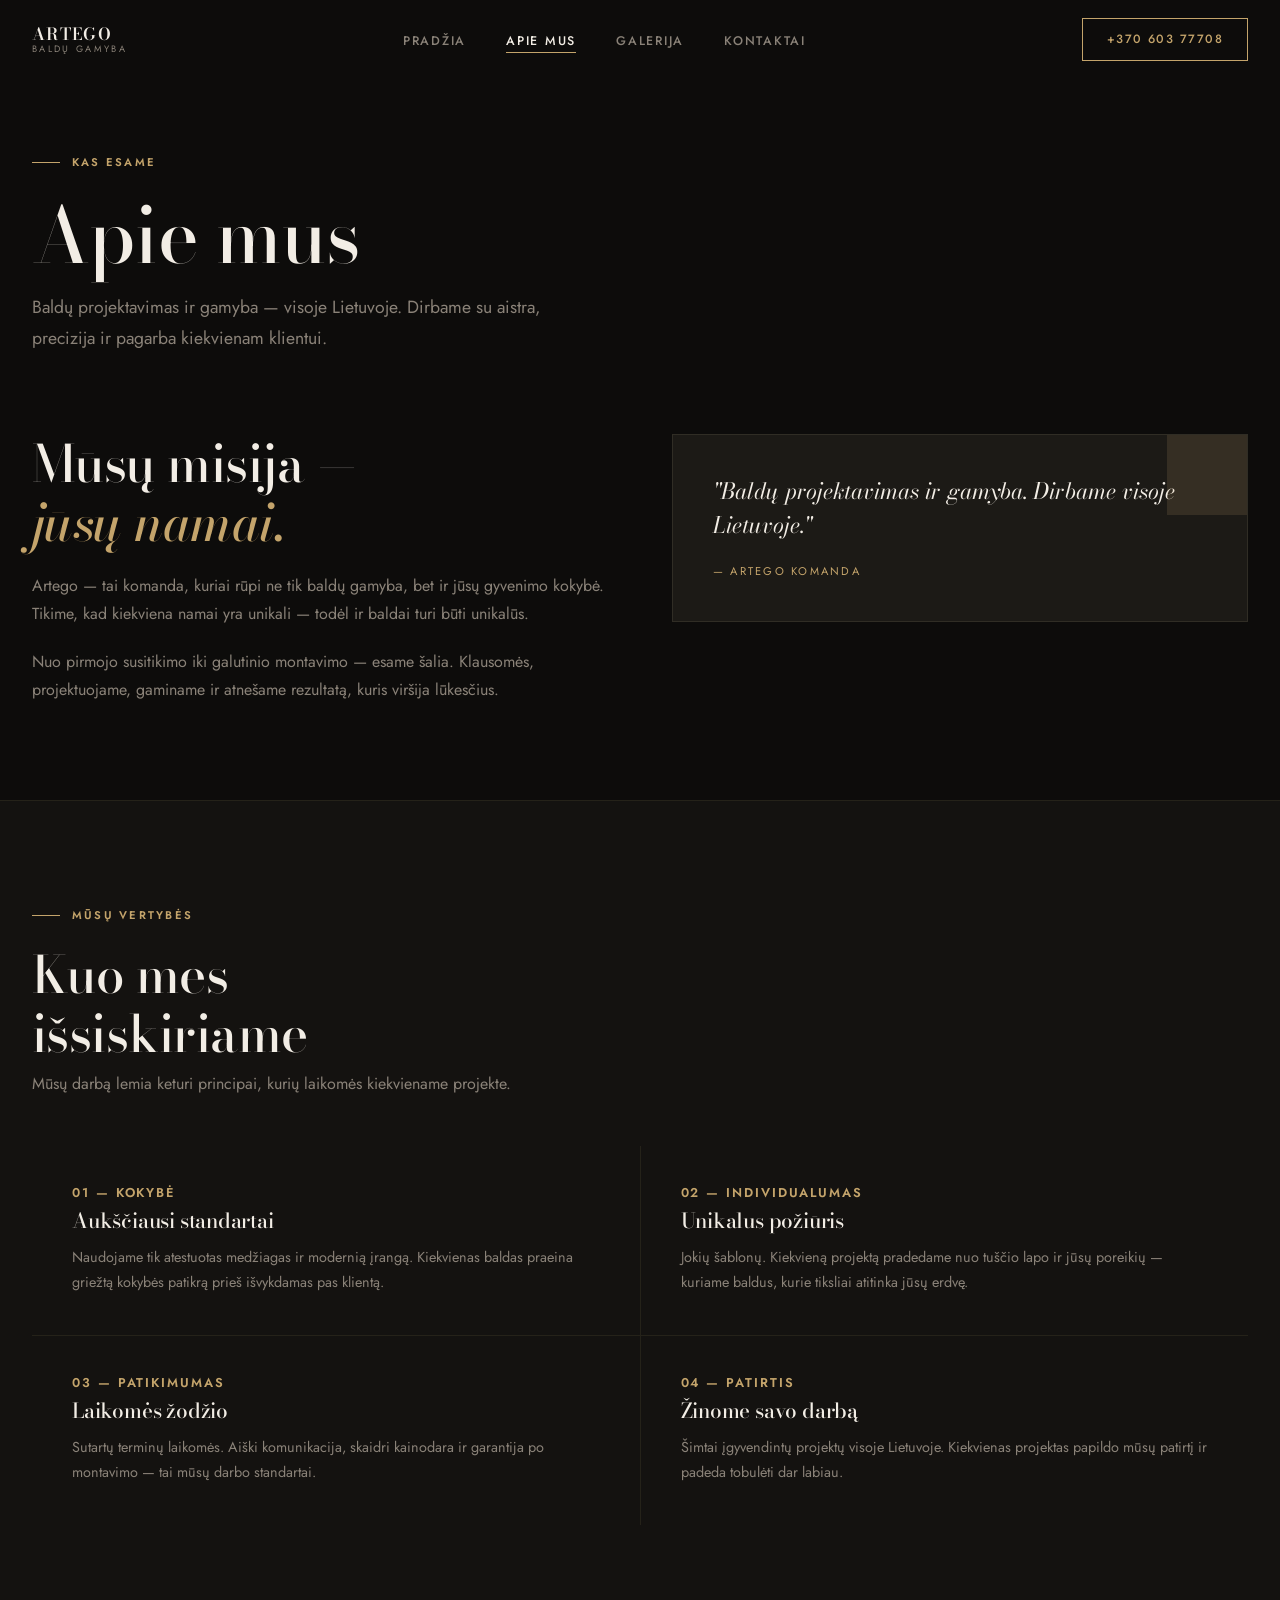
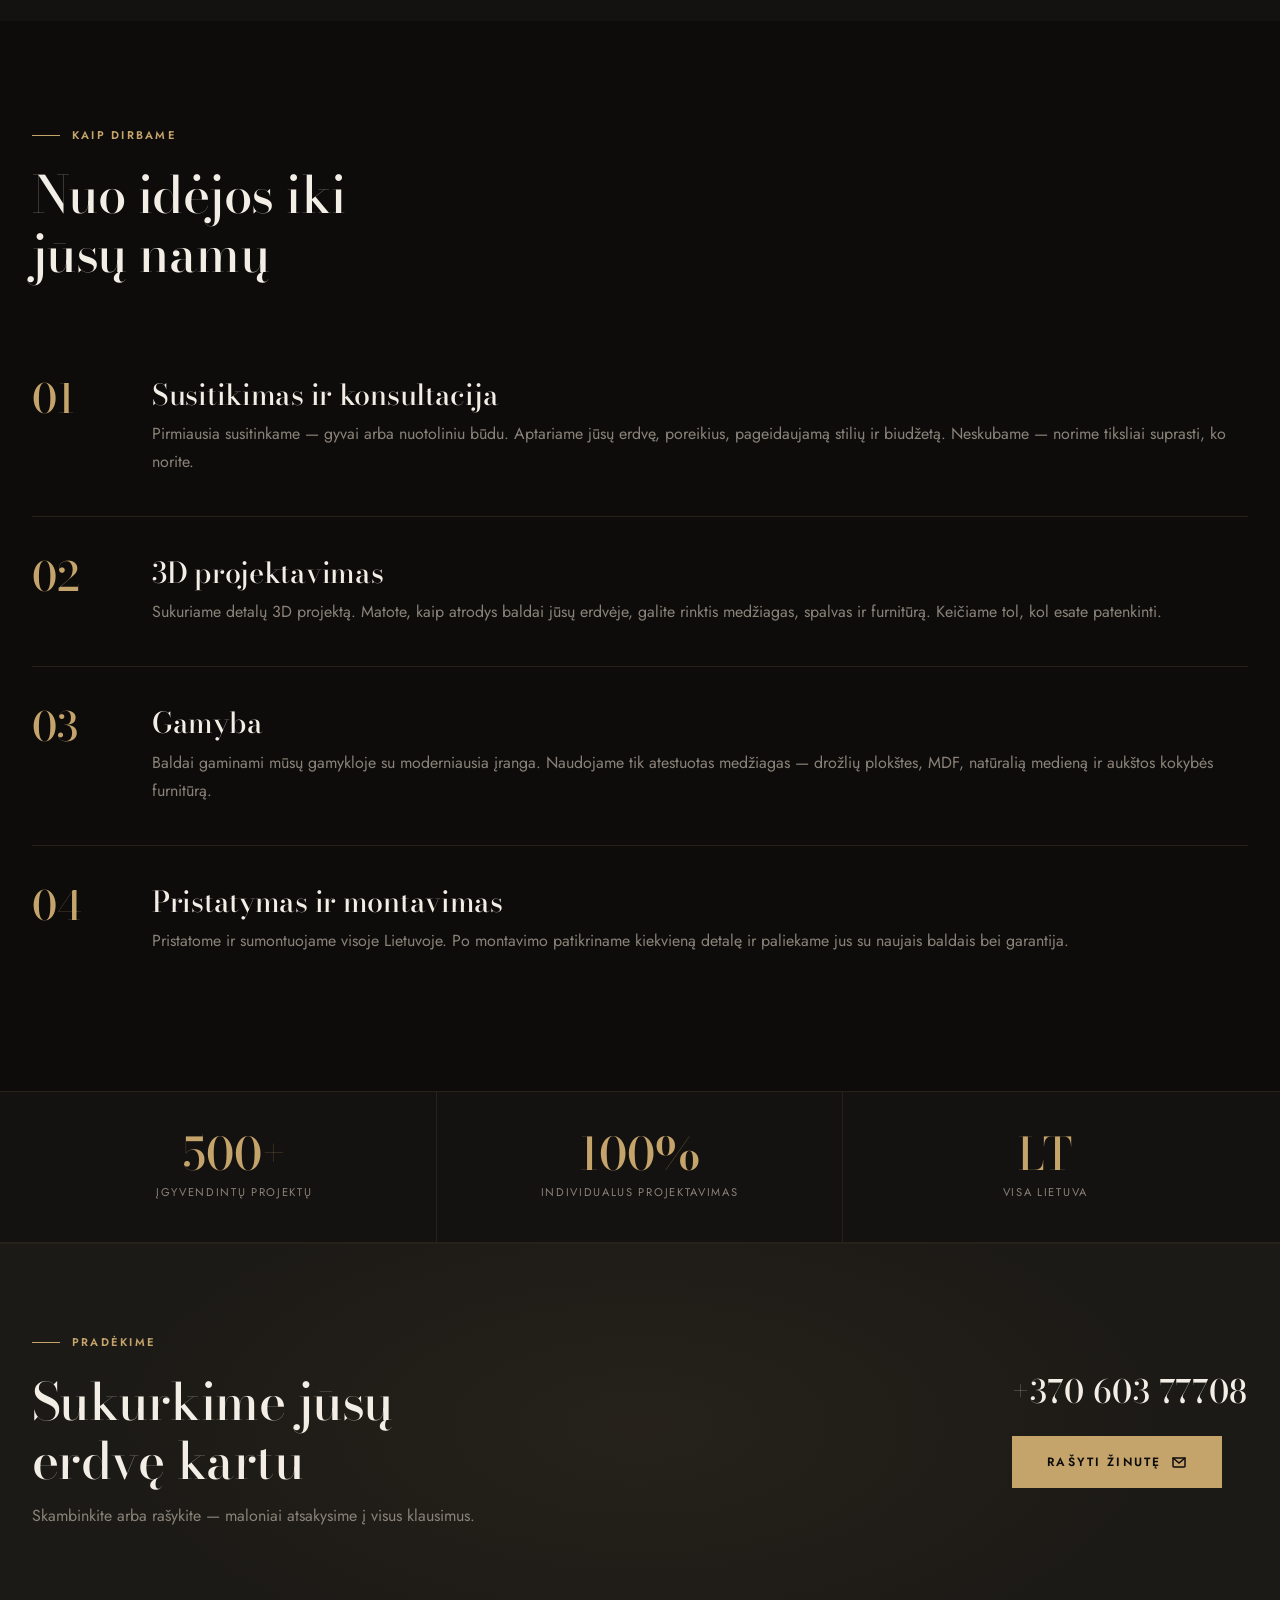
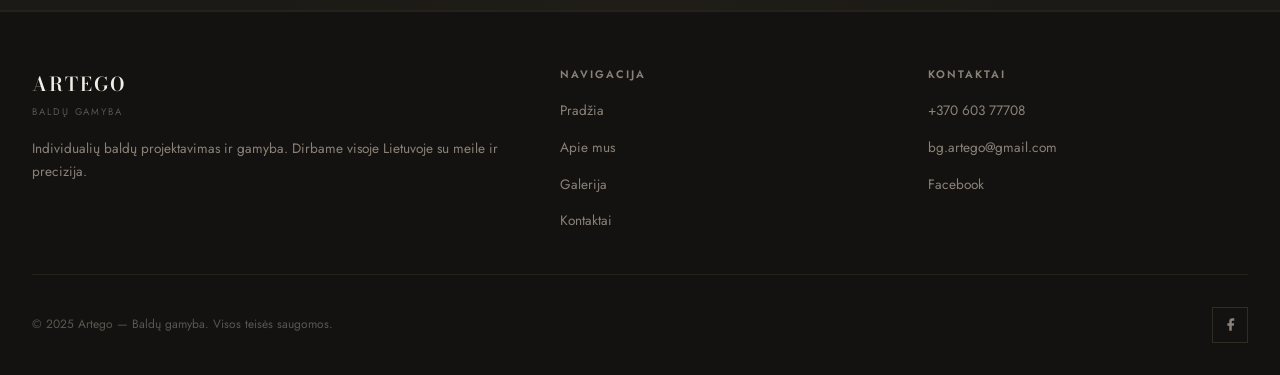
==== apie.html @ 0d599165 "Initial commit: Artego baldų gamyba website 4-page Lithuanian furniture website with real Facebook p" ====
<!DOCTYPE html>
<html lang="lt">
<head>
  <meta charset="UTF-8">
  <meta name="viewport" content="width=device-width, initial-scale=1.0">
  <title>Apie mus — Artego Baldų Gamyba</title>
  <meta name="description" content="Sužinokite daugiau apie Artego — individualių baldų projektavimo ir gamybos įmonę, dirbančią visoje Lietuvoje.">
  <link rel="stylesheet" href="css/style.css">
</head>
<body>

<nav class="nav" id="nav">
  <div class="nav__inner">
    <a href="index.html" class="nav__logo">
      <div class="nav__logo-text">
        <span class="nav__logo-name">Artego</span>
        <span class="nav__logo-sub">Baldų gamyba</span>
      </div>
    </a>
    <ul class="nav__links">
      <li><a href="index.html">Pradžia</a></li>
      <li><a href="apie.html" class="active">Apie mus</a></li>
      <li><a href="galerija.html">Galerija</a></li>
      <li><a href="kontaktai.html">Kontaktai</a></li>
    </ul>
    <a href="tel:+37060377708" class="nav__cta">+370 603 77708</a>
    <button class="nav__burger" aria-label="Meniu">
      <span></span><span></span><span></span>
    </button>
  </div>
</nav>

<div class="nav__mobile">
  <button class="nav__mobile-close" aria-label="Uždaryti" style="position:absolute;top:1.5rem;right:2rem;background:none;border:none;color:var(--text);font-size:2rem;cursor:pointer;">✕</button>
  <a href="index.html">Pradžia</a>
  <a href="apie.html">Apie mus</a>
  <a href="galerija.html">Galerija</a>
  <a href="kontaktai.html">Kontaktai</a>
  <a href="tel:+37060377708" style="color:var(--accent);font-size:1.2rem;font-family:'Jost',sans-serif;margin-top:1rem;">+370 603 77708</a>
</div>

<!-- Page Hero -->
<div class="about-page-hero">
  <div class="container">
    <div class="label">Kas esame</div>
    <h1 data-reveal>Apie mus</h1>
    <p style="max-width:560px;margin-top:0.75rem;font-size:1.1rem;" data-reveal data-reveal-delay="1">Baldų projektavimas ir gamyba — visoje Lietuvoje. Dirbame su aistra, precizija ir pagarba kiekvienam klientui.</p>
  </div>
</div>

<!-- Intro -->
<section class="section" style="padding-top:2rem;">
  <div class="container">
    <div style="display:grid;grid-template-columns:1fr 1fr;gap:4rem;align-items:start;" class="about-intro-grid">
      <div>
        <h2 data-reveal style="margin-bottom:1.25rem;">Mūsų misija —<br><em style="font-style:italic;color:var(--accent)">jūsų namai.</em></h2>
        <p data-reveal data-reveal-delay="1" style="margin-bottom:1.25rem;">Artego — tai komanda, kuriai rūpi ne tik baldų gamyba, bet ir jūsų gyvenimo kokybė. Tikime, kad kiekviena namai yra unikali — todėl ir baldai turi būti unikalūs.</p>
        <p data-reveal data-reveal-delay="2">Nuo pirmojo susitikimo iki galutinio montavimo — esame šalia. Klausomės, projektuojame, gaminame ir atnešame rezultatą, kuris viršija lūkesčius.</p>
      </div>
      <div data-reveal data-reveal-delay="2">
        <div style="background:var(--surface-2);border:1px solid var(--border-light);padding:2.5rem;position:relative;overflow:hidden;">
          <div style="position:absolute;top:0;right:0;width:80px;height:80px;background:var(--accent-glow);"></div>
          <blockquote style="font-family:'Bodoni Moda',serif;font-size:1.4rem;font-weight:400;font-style:italic;line-height:1.5;color:var(--text);margin-bottom:1.25rem;">"Baldų projektavimas ir gamyba. Dirbame visoje Lietuvoje."</blockquote>
          <div style="font-size:0.7rem;letter-spacing:0.2em;text-transform:uppercase;color:var(--accent);">— Artego komanda</div>
        </div>
      </div>
    </div>
  </div>
</section>

<style>
@media (max-width: 768px) {
  .about-intro-grid { grid-template-columns: 1fr !important; gap: 2rem !important; }
}
</style>

<div class="divider"></div>

<!-- Values -->
<section class="section" style="background:var(--surface);">
  <div class="container">
    <div class="label">Mūsų vertybės</div>
    <h2 data-reveal style="max-width:500px;margin-bottom:0.5rem;">Kuo mes<br>išsiskiriame</h2>
    <p data-reveal data-reveal-delay="1" style="max-width:480px;margin-bottom:3rem;">Mūsų darbą lemia keturi principai, kurių laikomės kiekviename projekte.</p>

    <div class="value-grid">
      <div class="value-item" data-reveal>
        <h4>01 — Kokybė</h4>
        <h3>Aukščiausi standartai</h3>
        <p>Naudojame tik atestuotas medžiagas ir modernią įrangą. Kiekvienas baldas praeina griežtą kokybės patikrą prieš išvykdamas pas klientą.</p>
      </div>
      <div class="value-item" data-reveal data-reveal-delay="1">
        <h4>02 — Individualumas</h4>
        <h3>Unikalus požiūris</h3>
        <p>Jokių šablonų. Kiekvieną projektą pradedame nuo tuščio lapo ir jūsų poreikių — kuriame baldus, kurie tiksliai atitinka jūsų erdvę.</p>
      </div>
      <div class="value-item" data-reveal data-reveal-delay="2">
        <h4>03 — Patikimumas</h4>
        <h3>Laikomės žodžio</h3>
        <p>Sutartų terminų laikomės. Aiški komunikacija, skaidri kainodara ir garantija po montavimo — tai mūsų darbo standartai.</p>
      </div>
      <div class="value-item" data-reveal data-reveal-delay="3">
        <h4>04 — Patirtis</h4>
        <h3>Žinome savo darbą</h3>
        <p>Šimtai įgyvendintų projektų visoje Lietuvoje. Kiekvienas projektas papildo mūsų patirtį ir padeda tobulėti dar labiau.</p>
      </div>
    </div>
  </div>
</section>

<!-- Process detail -->
<section class="section">
  <div class="container">
    <div class="label">Kaip dirbame</div>
    <h2 data-reveal style="max-width:500px;margin-bottom:3.5rem;">Nuo idėjos iki<br>jūsų namų</h2>

    <div style="display:flex;flex-direction:column;gap:0;">
      <div class="process-line-item" data-reveal style="display:grid;grid-template-columns:80px 1fr;gap:2.5rem;padding:2.5rem 0;border-bottom:1px solid var(--border);">
        <div style="display:flex;flex-direction:column;align-items:flex-start;gap:0.5rem;">
          <div style="font-family:'Bodoni Moda',serif;font-size:2.5rem;font-weight:500;color:var(--accent);line-height:1;">01</div>
        </div>
        <div>
          <h3 style="margin-bottom:0.5rem;">Susitikimas ir konsultacija</h3>
          <p>Pirmiausia susitinkame — gyvai arba nuotoliniu būdu. Aptariame jūsų erdvę, poreikius, pageidaujamą stilių ir biudžetą. Neskubame — norime tiksliai suprasti, ko norite.</p>
        </div>
      </div>
      <div class="process-line-item" data-reveal style="display:grid;grid-template-columns:80px 1fr;gap:2.5rem;padding:2.5rem 0;border-bottom:1px solid var(--border);">
        <div>
          <div style="font-family:'Bodoni Moda',serif;font-size:2.5rem;font-weight:500;color:var(--accent);line-height:1;">02</div>
        </div>
        <div>
          <h3 style="margin-bottom:0.5rem;">3D projektavimas</h3>
          <p>Sukuriame detalų 3D projektą. Matote, kaip atrodys baldai jūsų erdvėje, galite rinktis medžiagas, spalvas ir furnitūrą. Keičiame tol, kol esate patenkinti.</p>
        </div>
      </div>
      <div class="process-line-item" data-reveal style="display:grid;grid-template-columns:80px 1fr;gap:2.5rem;padding:2.5rem 0;border-bottom:1px solid var(--border);">
        <div>
          <div style="font-family:'Bodoni Moda',serif;font-size:2.5rem;font-weight:500;color:var(--accent);line-height:1;">03</div>
        </div>
        <div>
          <h3 style="margin-bottom:0.5rem;">Gamyba</h3>
          <p>Baldai gaminami mūsų gamykloje su moderniausia įranga. Naudojame tik atestuotas medžiagas — drožlių plokštes, MDF, natūralią medieną ir aukštos kokybės furnitūrą.</p>
        </div>
      </div>
      <div class="process-line-item" data-reveal style="display:grid;grid-template-columns:80px 1fr;gap:2.5rem;padding:2.5rem 0;">
        <div>
          <div style="font-family:'Bodoni Moda',serif;font-size:2.5rem;font-weight:500;color:var(--accent);line-height:1;">04</div>
        </div>
        <div>
          <h3 style="margin-bottom:0.5rem;">Pristatymas ir montavimas</h3>
          <p>Pristatome ir sumontuojame visoje Lietuvoje. Po montavimo patikriname kiekvieną detalę ir paliekame jus su naujais baldais bei garantija.</p>
        </div>
      </div>
    </div>
  </div>
</section>

<!-- Stats -->
<div class="stats">
  <div class="container">
    <div class="stats__grid">
      <div class="stats__item" data-reveal>
        <div class="stats__num">500+</div>
        <div class="stats__label">Įgyvendintų projektų</div>
      </div>
      <div class="stats__item" data-reveal data-reveal-delay="2">
        <div class="stats__num">100%</div>
        <div class="stats__label">Individualus projektavimas</div>
      </div>
      <div class="stats__item" data-reveal data-reveal-delay="3">
        <div class="stats__num">LT</div>
        <div class="stats__label">Visa Lietuva</div>
      </div>
    </div>
  </div>
</div>

<!-- CTA -->
<section class="cta-banner">
  <div class="container">
    <div class="cta-banner__inner">
      <div class="cta-banner__text">
        <div class="label">Pradėkime</div>
        <h2 data-reveal>Sukurkime jūsų<br>erdvę kartu</h2>
        <p data-reveal data-reveal-delay="1">Skambinkite arba rašykite — maloniai atsakysime į visus klausimus.</p>
      </div>
      <div class="cta-banner__actions" data-reveal data-reveal-delay="2">
        <a href="tel:+37060377708" class="cta-phone-big">+370 603 77708</a>
        <a href="kontaktai.html" class="btn btn-primary">
          Rašyti žinutę
          <svg viewBox="0 0 16 16" fill="none" stroke="currentColor" stroke-width="1.5"><path d="M2 4h12v8a1 1 0 01-1 1H3a1 1 0 01-1-1V4z"/><path d="M2 4l6 5 6-5"/></svg>
        </a>
      </div>
    </div>
  </div>
</section>

<footer class="footer">
  <div class="container">
    <div class="footer__top">
      <div class="footer__brand">
        <div class="footer__brand-name">Artego</div>
        <div class="footer__brand-sub">Baldų gamyba</div>
        <p>Individualių baldų projektavimas ir gamyba. Dirbame visoje Lietuvoje su meile ir precizija.</p>
      </div>
      <div class="footer__col">
        <h4>Navigacija</h4>
        <ul class="footer__links">
          <li><a href="index.html">Pradžia</a></li>
          <li><a href="apie.html">Apie mus</a></li>
          <li><a href="galerija.html">Galerija</a></li>
          <li><a href="kontaktai.html">Kontaktai</a></li>
        </ul>
      </div>
      <div class="footer__col">
        <h4>Kontaktai</h4>
        <ul class="footer__links">
          <li><a href="tel:+37060377708">+370 603 77708</a></li>
          <li><a href="mailto:bg.artego@gmail.com">bg.artego@gmail.com</a></li>
          <li><a href="https://www.facebook.com/geniukas.baldai/" target="_blank" rel="noopener">Facebook</a></li>
        </ul>
      </div>
    </div>
    <div class="footer__bottom">
      <div class="footer__copy">© 2025 Artego — Baldų gamyba. Visos teisės saugomos.</div>
      <div class="footer__social">
        <a href="https://www.facebook.com/geniukas.baldai/" target="_blank" rel="noopener" aria-label="Facebook">
          <svg viewBox="0 0 24 24" fill="currentColor"><path d="M18 2h-3a5 5 0 00-5 5v3H7v4h3v8h4v-8h3l1-4h-4V7a1 1 0 011-1h3z"/></svg>
        </a>
      </div>
    </div>
  </div>
</footer>

<script src="js/main.js"></script>
</body>
</html>
---- css/style.css ----
@import url('https://fonts.googleapis.com/css2?family=Bodoni+Moda:ital,wght@0,400;0,500;0,600;0,700;1,400;1,500&family=Jost:wght@300;400;500;600&display=swap');

:root {
  --bg: #0D0C0B;
  --surface: #141210;
  --surface-2: #1C1A16;
  --surface-3: #242119;
  --accent: #C4A46B;
  --accent-light: #D4B882;
  --accent-glow: rgba(196, 164, 107, 0.15);
  --text: #F2EDE5;
  --text-muted: #8A8278;
  --text-dim: #5A5650;
  --border: #252219;
  --border-light: #302D25;
  --radius: 2px;
  --radius-lg: 4px;
  --transition: 0.35s cubic-bezier(0.4, 0, 0.2, 1);
  --nav-h: 80px;
}

*, *::before, *::after { box-sizing: border-box; margin: 0; padding: 0; }

html { scroll-behavior: smooth; font-size: 16px; }

body {
  background: var(--bg);
  color: var(--text);
  font-family: 'Jost', sans-serif;
  font-weight: 400;
  line-height: 1.7;
  -webkit-font-smoothing: antialiased;
  overflow-x: hidden;
}

/* ── Typography ─────────────────────────────── */
h1, h2, h3, h4 {
  font-family: 'Bodoni Moda', serif;
  font-weight: 500;
  line-height: 1.15;
  letter-spacing: -0.01em;
  color: var(--text);
}

h1 { font-size: clamp(2.8rem, 6vw, 5.5rem); }
h2 { font-size: clamp(2rem, 4vw, 3.2rem); }
h3 { font-size: clamp(1.3rem, 2.5vw, 1.8rem); }
h4 { font-size: 1.1rem; font-weight: 600; }

p { color: var(--text-muted); line-height: 1.75; }

a { color: inherit; text-decoration: none; }

img { display: block; max-width: 100%; }

/* ── Layout ──────────────────────────────────── */
.container {
  max-width: 1280px;
  margin: 0 auto;
  padding: 0 2rem;
}

.section { padding: 6rem 0; }
.section-sm { padding: 4rem 0; }

/* ── Label / Eyebrow ─────────────────────────── */
.label {
  display: inline-flex;
  align-items: center;
  gap: 0.75rem;
  font-size: 0.7rem;
  font-weight: 600;
  letter-spacing: 0.2em;
  text-transform: uppercase;
  color: var(--accent);
  margin-bottom: 1.25rem;
}
.label::before {
  content: '';
  display: block;
  width: 28px;
  height: 1px;
  background: var(--accent);
  flex-shrink: 0;
}

/* ── Navigation ──────────────────────────────── */
.nav {
  position: fixed;
  top: 0; left: 0; right: 0;
  z-index: 100;
  height: var(--nav-h);
  display: flex;
  align-items: center;
  transition: background var(--transition), border-color var(--transition);
  border-bottom: 1px solid transparent;
}

.nav.scrolled {
  background: rgba(13, 12, 11, 0.94);
  backdrop-filter: blur(20px);
  -webkit-backdrop-filter: blur(20px);
  border-bottom-color: var(--border);
}

.nav__inner {
  display: flex;
  align-items: center;
  justify-content: space-between;
  width: 100%;
  max-width: 1280px;
  margin: 0 auto;
  padding: 0 2rem;
}

.nav__logo {
  display: flex;
  align-items: center;
  gap: 0.75rem;
}

.nav__logo img {
  height: 42px;
  width: auto;
}

.nav__logo-text {
  display: flex;
  flex-direction: column;
  line-height: 1.15;
}

.nav__logo-name {
  font-family: 'Bodoni Moda', serif;
  font-size: 1.05rem;
  font-weight: 600;
  letter-spacing: 0.08em;
  color: var(--text);
  text-transform: uppercase;
}

.nav__logo-sub {
  font-size: 0.58rem;
  letter-spacing: 0.25em;
  text-transform: uppercase;
  color: var(--text-muted);
}

.nav__links {
  display: flex;
  align-items: center;
  gap: 2.5rem;
  list-style: none;
}

.nav__links a {
  font-size: 0.78rem;
  font-weight: 500;
  letter-spacing: 0.14em;
  text-transform: uppercase;
  color: var(--text-muted);
  transition: color var(--transition);
  position: relative;
}

.nav__links a::after {
  content: '';
  position: absolute;
  bottom: -3px; left: 0; right: 0;
  height: 1px;
  background: var(--accent);
  transform: scaleX(0);
  transform-origin: left;
  transition: transform var(--transition);
}

.nav__links a:hover,
.nav__links a.active {
  color: var(--text);
}

.nav__links a:hover::after,
.nav__links a.active::after {
  transform: scaleX(1);
}

.nav__cta {
  font-size: 0.75rem;
  font-weight: 500;
  letter-spacing: 0.12em;
  text-transform: uppercase;
  padding: 0.65rem 1.5rem;
  border: 1px solid var(--accent);
  color: var(--accent);
  background: transparent;
  cursor: pointer;
  transition: background var(--transition), color var(--transition);
  white-space: nowrap;
}

.nav__cta:hover {
  background: var(--accent);
  color: var(--bg);
}

.nav__burger {
  display: none;
  flex-direction: column;
  gap: 5px;
  cursor: pointer;
  padding: 4px;
}
.nav__burger span {
  display: block;
  width: 24px;
  height: 1.5px;
  background: var(--text);
  transition: var(--transition);
}

.nav__mobile {
  display: none;
  position: fixed;
  inset: 0;
  background: var(--bg);
  z-index: 99;
  flex-direction: column;
  align-items: center;
  justify-content: center;
  gap: 2rem;
}

.nav__mobile.open { display: flex; }

.nav__mobile a {
  font-family: 'Bodoni Moda', serif;
  font-size: 2rem;
  font-weight: 500;
  color: var(--text);
  letter-spacing: 0.04em;
  transition: color var(--transition);
}
.nav__mobile a:hover { color: var(--accent); }

/* ── Buttons ──────────────────────────────────── */
.btn {
  display: inline-flex;
  align-items: center;
  gap: 0.6rem;
  font-family: 'Jost', sans-serif;
  font-size: 0.75rem;
  font-weight: 600;
  letter-spacing: 0.18em;
  text-transform: uppercase;
  padding: 1rem 2.2rem;
  cursor: pointer;
  transition: var(--transition);
  border: none;
  outline: none;
  text-decoration: none;
}

.btn-primary {
  background: var(--accent);
  color: var(--bg);
}
.btn-primary:hover {
  background: var(--accent-light);
  transform: translateY(-1px);
}

.btn-outline {
  background: transparent;
  color: var(--text);
  border: 1px solid var(--border-light);
}
.btn-outline:hover {
  border-color: var(--accent);
  color: var(--accent);
}

.btn svg { width: 16px; height: 16px; flex-shrink: 0; }

/* ── Hero ────────────────────────────────────── */
.hero {
  position: relative;
  min-height: 100dvh;
  display: flex;
  align-items: flex-end;
  padding-bottom: 6rem;
  overflow: hidden;
}

.hero__bg {
  position: absolute;
  inset: 0;
  background:
    linear-gradient(to bottom, rgba(13,12,11,0.2) 0%, rgba(13,12,11,0.6) 50%, rgba(13,12,11,0.98) 100%),
    linear-gradient(135deg, #1a1612 0%, #0d0c0b 60%, #121008 100%);
}

.hero__bg-img {
  position: absolute;
  inset: 0;
  background-image:
    radial-gradient(ellipse 80% 60% at 70% 40%, rgba(196, 164, 107, 0.07) 0%, transparent 60%),
    radial-gradient(ellipse 50% 80% at 30% 60%, rgba(255,255,255,0.02) 0%, transparent 50%);
}

/* Kitchen silhouette decorative element */
.hero__deco {
  position: absolute;
  right: 0; top: 0; bottom: 0;
  width: 55%;
  overflow: hidden;
}

.hero__kitchen {
  position: absolute;
  inset: 0;
  background:
    linear-gradient(to left, rgba(13,12,11,0) 0%, rgba(13,12,11,0.5) 50%, rgba(13,12,11,1) 100%),
    linear-gradient(160deg, #1F1B13 0%, #161410 30%, #0D0C0B 100%);
}

/* Decorative cabinet lines */
.hero__kitchen::before {
  content: '';
  position: absolute;
  right: 8%; top: 15%; bottom: 20%;
  width: 42%;
  background:
    linear-gradient(180deg, #2A251C 0%, #1E1A13 100%);
  border-left: 1px solid rgba(196, 164, 107, 0.15);
  border-top: 1px solid rgba(196, 164, 107, 0.08);
}

.hero__kitchen::after {
  content: '';
  position: absolute;
  right: 8%; top: 15%; bottom: 20%;
  width: 42%;
  background: repeating-linear-gradient(
    180deg,
    transparent 0px,
    transparent 44px,
    rgba(196, 164, 107, 0.06) 44px,
    rgba(196, 164, 107, 0.06) 45px
  );
}

.hero__cabinet-row {
  position: absolute;
  right: 8%; bottom: 20%;
  width: 42%;
  height: 38%;
  background: linear-gradient(180deg, #1A1610 0%, #120F0A 100%);
  border-top: 1px solid rgba(196, 164, 107, 0.2);
}

.hero__worktop {
  position: absolute;
  right: 5%; bottom: 20%;
  width: 48%;
  height: 3px;
  background: linear-gradient(90deg, transparent, rgba(196, 164, 107, 0.4) 30%, rgba(196, 164, 107, 0.3) 70%, transparent);
}

.hero__content {
  position: relative;
  z-index: 2;
  max-width: 1280px;
  margin: 0 auto;
  padding: 0 2rem;
  width: 100%;
}

.hero__eyebrow {
  font-size: 0.68rem;
  font-weight: 600;
  letter-spacing: 0.25em;
  text-transform: uppercase;
  color: var(--accent);
  margin-bottom: 1.5rem;
  display: flex;
  align-items: center;
  gap: 1rem;
}

.hero__eyebrow::before {
  content: '';
  display: block;
  width: 36px;
  height: 1px;
  background: var(--accent);
}

.hero__heading {
  max-width: 780px;
  margin-bottom: 1.75rem;
  font-style: italic;
}

.hero__heading em {
  font-style: normal;
  color: var(--accent);
}

.hero__sub {
  max-width: 480px;
  font-size: 1rem;
  line-height: 1.8;
  color: var(--text-muted);
  margin-bottom: 2.5rem;
}

.hero__actions {
  display: flex;
  align-items: center;
  flex-wrap: wrap;
  gap: 1rem;
}

.hero__phone {
  display: flex;
  align-items: center;
  gap: 0.6rem;
  font-size: 0.85rem;
  font-weight: 500;
  color: var(--text-muted);
  letter-spacing: 0.05em;
  transition: color var(--transition);
}
.hero__phone:hover { color: var(--text); }
.hero__phone svg { width: 15px; height: 15px; color: var(--accent); }

.hero__scroll {
  position: absolute;
  bottom: 2.5rem;
  right: 2.5rem;
  display: flex;
  flex-direction: column;
  align-items: center;
  gap: 0.5rem;
  font-size: 0.6rem;
  letter-spacing: 0.2em;
  text-transform: uppercase;
  color: var(--text-dim);
  z-index: 2;
}

.hero__scroll-line {
  width: 1px;
  height: 50px;
  background: linear-gradient(to bottom, var(--accent), transparent);
  animation: scrollLine 2s ease-in-out infinite;
}

@keyframes scrollLine {
  0%, 100% { opacity: 0.3; transform: scaleY(0.6) translateY(-10px); }
  50% { opacity: 1; transform: scaleY(1) translateY(0); }
}

/* ── Stats bar ───────────────────────────────── */
.stats {
  background: var(--surface);
  border-top: 1px solid var(--border);
  border-bottom: 1px solid var(--border);
}

.stats__grid {
  display: grid;
  grid-template-columns: repeat(3, 1fr);
  gap: 0;
}

.stats__item {
  padding: 2.5rem 2rem;
  text-align: center;
  border-right: 1px solid var(--border);
}
.stats__item:last-child { border-right: none; }

.stats__num {
  font-family: 'Bodoni Moda', serif;
  font-size: 2.8rem;
  font-weight: 500;
  color: var(--accent);
  line-height: 1;
  margin-bottom: 0.4rem;
}

.stats__label {
  font-size: 0.7rem;
  letter-spacing: 0.15em;
  text-transform: uppercase;
  color: var(--text-muted);
}

/* ── About ───────────────────────────────────── */
.about__grid {
  display: grid;
  grid-template-columns: 1fr 1fr;
  gap: 5rem;
  align-items: center;
}

.about__visual {
  position: relative;
}

.about__img-wrap {
  aspect-ratio: 4/5;
  background: var(--surface-2);
  border: 1px solid var(--border-light);
  overflow: hidden;
  position: relative;
}

.about__img-wrap::before {
  content: '';
  position: absolute;
  inset: 0;
  background:
    radial-gradient(ellipse at 30% 30%, rgba(196, 164, 107, 0.08) 0%, transparent 60%),
    linear-gradient(160deg, #1E1A12 0%, #0F0D0A 100%);
}

/* Decorative cabinet illustration */
.about__img-inner {
  position: absolute;
  inset: 12%;
  border: 1px solid rgba(196, 164, 107, 0.12);
  background: linear-gradient(160deg, rgba(196, 164, 107, 0.03), transparent);
}

.about__img-inner::after {
  content: '';
  position: absolute;
  bottom: 0; left: 0; right: 0;
  height: 40%;
  background: rgba(196, 164, 107, 0.04);
  border-top: 1px solid rgba(196, 164, 107, 0.1);
}

.about__accent-box {
  position: absolute;
  bottom: -1.5rem;
  right: -1.5rem;
  width: 120px;
  height: 120px;
  background: var(--surface-3);
  border: 1px solid var(--border-light);
  display: flex;
  flex-direction: column;
  align-items: center;
  justify-content: center;
  gap: 0.2rem;
}

.about__accent-num {
  font-family: 'Bodoni Moda', serif;
  font-size: 2.2rem;
  font-weight: 500;
  color: var(--accent);
  line-height: 1;
}

.about__accent-text {
  font-size: 0.6rem;
  letter-spacing: 0.15em;
  text-transform: uppercase;
  color: var(--text-muted);
  text-align: center;
  line-height: 1.4;
}

.about__content h2 { margin-bottom: 1.25rem; }

.about__content p { margin-bottom: 1.25rem; }

.about__list {
  list-style: none;
  margin: 1.75rem 0 2rem;
  display: flex;
  flex-direction: column;
  gap: 0.75rem;
}

.about__list li {
  display: flex;
  align-items: flex-start;
  gap: 0.75rem;
  font-size: 0.9rem;
  color: var(--text-muted);
}

.about__list li::before {
  content: '';
  display: block;
  width: 6px;
  height: 6px;
  background: var(--accent);
  border-radius: 50%;
  margin-top: 0.55rem;
  flex-shrink: 0;
}

/* ── Services ────────────────────────────────── */
.services { background: var(--surface); }

.services__head {
  max-width: 600px;
  margin-bottom: 3.5rem;
}

.services__head h2 { margin-bottom: 1rem; }

.services__grid {
  display: grid;
  grid-template-columns: repeat(3, 1fr);
  gap: 1px;
  background: var(--border);
}

.service-card {
  background: var(--surface);
  padding: 2.5rem 2rem 2.5rem;
  transition: background var(--transition);
  position: relative;
  overflow: hidden;
}

.service-card::before {
  content: '';
  position: absolute;
  bottom: 0; left: 0; right: 0;
  height: 2px;
  background: var(--accent);
  transform: scaleX(0);
  transform-origin: left;
  transition: transform 0.4s cubic-bezier(0.4, 0, 0.2, 1);
}

.service-card:hover { background: var(--surface-2); }
.service-card:hover::before { transform: scaleX(1); }

.service-card__icon {
  width: 48px;
  height: 48px;
  margin-bottom: 1.5rem;
  color: var(--accent);
}

.service-card__num {
  font-family: 'Bodoni Moda', serif;
  font-size: 0.75rem;
  color: var(--text-dim);
  letter-spacing: 0.1em;
  margin-bottom: 0.75rem;
}

.service-card h3 { margin-bottom: 0.75rem; font-size: 1.2rem; }

.service-card p { font-size: 0.9rem; line-height: 1.7; }

/* ── Gallery ──────────────────────────────────── */
.gallery__head {
  display: flex;
  align-items: flex-end;
  justify-content: space-between;
  margin-bottom: 3rem;
  gap: 2rem;
}

.gallery__head h2 { max-width: 500px; }

.gallery__grid {
  display: grid;
  grid-template-columns: repeat(12, 1fr);
  grid-template-rows: 280px 280px;
  gap: 8px;
}

.gallery-item {
  overflow: hidden;
  position: relative;
  background: var(--surface-2);
  cursor: pointer;
}

.gallery-item:nth-child(1) { grid-column: 1 / 6; grid-row: 1; }
.gallery-item:nth-child(2) { grid-column: 6 / 9; grid-row: 1; }
.gallery-item:nth-child(3) { grid-column: 9 / 13; grid-row: 1; }
.gallery-item:nth-child(4) { grid-column: 1 / 5; grid-row: 2; }
.gallery-item:nth-child(5) { grid-column: 5 / 9; grid-row: 2; }
.gallery-item:nth-child(6) { grid-column: 9 / 13; grid-row: 2; }

.gallery-item__inner {
  position: absolute;
  inset: 0;
  transition: transform 0.6s cubic-bezier(0.4, 0, 0.2, 1);
}

.gallery-item:hover .gallery-item__inner { transform: scale(1.04); }

/* Kitchen photo placeholders */
.gallery-item:nth-child(1) .gallery-item__inner {
  background: linear-gradient(155deg, #2A2318 0%, #1A160F 40%, #141109 100%);
}
.gallery-item:nth-child(1) .gallery-item__inner::after {
  content: '';
  position: absolute;
  bottom: 0; left: 15%; right: 15%; height: 55%;
  background: linear-gradient(180deg, #201C14 0%, #181410 100%);
  border-top: 1px solid rgba(196,164,107,0.2);
}

.gallery-item:nth-child(2) .gallery-item__inner {
  background: linear-gradient(160deg, #F5F0E6 0%, #EDE7D8 50%, #E0D8C4 100%);
}
.gallery-item:nth-child(2) .gallery-item__inner::before {
  content: '';
  position: absolute;
  inset: 0;
  background: repeating-linear-gradient(
    90deg,
    transparent 0, transparent 60px,
    rgba(180,160,120,0.15) 60px, rgba(180,160,120,0.15) 61px
  );
}

.gallery-item:nth-child(3) .gallery-item__inner {
  background: linear-gradient(135deg, #1E1B14 0%, #2A2419 50%, #1A1810 100%);
}

.gallery-item:nth-child(4) .gallery-item__inner {
  background: linear-gradient(160deg, #EDE5D5 0%, #DDD4BF 60%, #CFC5AF 100%);
}

.gallery-item:nth-child(5) .gallery-item__inner {
  background: linear-gradient(145deg, #1C190F 0%, #241E12 50%, #1A1609 100%);
}
.gallery-item:nth-child(5) .gallery-item__inner::after {
  content: '';
  position: absolute;
  right: 0; top: 0; bottom: 0; width: 35%;
  background: rgba(196,164,107,0.06);
  border-left: 1px solid rgba(196,164,107,0.12);
}

.gallery-item:nth-child(6) .gallery-item__inner {
  background: linear-gradient(170deg, #F0ECE2 0%, #E5DFCF 50%, #D5CCBA 100%);
}

.gallery-item__overlay {
  position: absolute;
  inset: 0;
  background: rgba(13,12,11,0.5);
  opacity: 0;
  transition: opacity var(--transition);
  display: flex;
  align-items: center;
  justify-content: center;
}

.gallery-item:hover .gallery-item__overlay { opacity: 1; }

.gallery-item__zoom {
  width: 44px; height: 44px;
  border: 1px solid rgba(255,255,255,0.4);
  border-radius: 50%;
  display: flex;
  align-items: center;
  justify-content: center;
  color: white;
  transform: scale(0.7);
  transition: transform 0.3s ease;
}

.gallery-item:hover .gallery-item__zoom { transform: scale(1); }

/* ── Process ──────────────────────────────────── */
.process { background: var(--surface); }

.process__head { max-width: 560px; margin-bottom: 4rem; }
.process__head h2 { margin-bottom: 1rem; }

.process__steps {
  display: grid;
  grid-template-columns: repeat(4, 1fr);
  position: relative;
}

.process__steps::before {
  content: '';
  position: absolute;
  top: 2rem;
  left: calc(12.5% + 16px);
  right: calc(12.5% + 16px);
  height: 1px;
  background: var(--border-light);
}

.process__step { padding: 0 1.5rem 0 0; }

.process__step-num {
  width: 32px; height: 32px;
  background: var(--surface-3);
  border: 1px solid var(--border-light);
  display: flex;
  align-items: center;
  justify-content: center;
  font-size: 0.7rem;
  font-weight: 600;
  letter-spacing: 0.05em;
  color: var(--accent);
  margin-bottom: 1.5rem;
  position: relative;
  z-index: 1;
}

.process__step h4 { margin-bottom: 0.5rem; font-size: 0.95rem; }
.process__step p { font-size: 0.85rem; line-height: 1.7; }

/* ── CTA Banner ───────────────────────────────── */
.cta-banner {
  background: var(--surface-2);
  border-top: 1px solid var(--border);
  border-bottom: 1px solid var(--border);
  position: relative;
  overflow: hidden;
}

.cta-banner::before {
  content: '';
  position: absolute;
  inset: 0;
  background: radial-gradient(ellipse 60% 100% at 50% 50%, rgba(196, 164, 107, 0.06) 0%, transparent 70%);
}

.cta-banner__inner {
  position: relative;
  z-index: 1;
  display: flex;
  align-items: center;
  justify-content: space-between;
  gap: 3rem;
  padding: 5rem 0;
  flex-wrap: wrap;
}

.cta-banner__text h2 { margin-bottom: 0.75rem; }
.cta-banner__text p { max-width: 500px; }

.cta-banner__actions {
  display: flex;
  align-items: center;
  flex-direction: column;
  gap: 1rem;
  align-items: flex-start;
}

.cta-phone-big {
  font-family: 'Bodoni Moda', serif;
  font-size: 2rem;
  font-weight: 500;
  color: var(--text);
  letter-spacing: 0.02em;
  transition: color var(--transition);
}
.cta-phone-big:hover { color: var(--accent); }

/* ── Contact Form ─────────────────────────────── */
.contact-section { background: var(--bg); }

.contact__grid {
  display: grid;
  grid-template-columns: 1fr 1.2fr;
  gap: 5rem;
  align-items: start;
}

.contact__info h2 { margin-bottom: 1rem; }
.contact__info p { margin-bottom: 2rem; }

.contact__details {
  display: flex;
  flex-direction: column;
  gap: 1.25rem;
}

.contact__detail {
  display: flex;
  align-items: flex-start;
  gap: 1rem;
}

.contact__detail-icon {
  width: 40px; height: 40px;
  background: var(--surface-2);
  border: 1px solid var(--border-light);
  display: flex;
  align-items: center;
  justify-content: center;
  flex-shrink: 0;
  color: var(--accent);
}

.contact__detail-icon svg { width: 16px; height: 16px; }

.contact__detail-label {
  font-size: 0.65rem;
  letter-spacing: 0.15em;
  text-transform: uppercase;
  color: var(--text-dim);
  margin-bottom: 0.2rem;
}

.contact__detail-val {
  font-size: 0.95rem;
  color: var(--text);
  font-weight: 400;
}

.contact__detail-val a {
  transition: color var(--transition);
}
.contact__detail-val a:hover { color: var(--accent); }

/* Form */
.form { display: flex; flex-direction: column; gap: 1.25rem; }

.form-row { display: grid; grid-template-columns: 1fr 1fr; gap: 1rem; }

.form-group { display: flex; flex-direction: column; gap: 0.45rem; }

.form-group label {
  font-size: 0.68rem;
  letter-spacing: 0.15em;
  text-transform: uppercase;
  color: var(--text-muted);
}

.form-group input,
.form-group textarea,
.form-group select {
  background: var(--surface-2);
  border: 1px solid var(--border-light);
  color: var(--text);
  font-family: 'Jost', sans-serif;
  font-size: 0.9rem;
  padding: 0.85rem 1rem;
  outline: none;
  transition: border-color var(--transition);
  width: 100%;
  -webkit-appearance: none;
}

.form-group textarea { resize: vertical; min-height: 120px; }

.form-group input::placeholder,
.form-group textarea::placeholder { color: var(--text-dim); }

.form-group input:focus,
.form-group textarea:focus,
.form-group select:focus {
  border-color: var(--accent);
}

.form-submit {
  margin-top: 0.5rem;
  align-self: flex-start;
}

.form__success {
  display: none;
  padding: 1rem 1.25rem;
  background: rgba(196, 164, 107, 0.1);
  border: 1px solid rgba(196, 164, 107, 0.25);
  color: var(--accent);
  font-size: 0.85rem;
}

/* ── Footer ───────────────────────────────────── */
.footer {
  background: var(--surface);
  border-top: 1px solid var(--border);
  padding: 3.5rem 0 2rem;
}

.footer__top {
  display: grid;
  grid-template-columns: 1.5fr 1fr 1fr;
  gap: 3rem;
  padding-bottom: 2.5rem;
  border-bottom: 1px solid var(--border);
  margin-bottom: 2rem;
}

.footer__brand-name {
  font-family: 'Bodoni Moda', serif;
  font-size: 1.2rem;
  font-weight: 600;
  letter-spacing: 0.1em;
  text-transform: uppercase;
  color: var(--text);
  margin-bottom: 0.25rem;
}

.footer__brand-sub {
  font-size: 0.6rem;
  letter-spacing: 0.2em;
  text-transform: uppercase;
  color: var(--text-dim);
  margin-bottom: 1rem;
}

.footer__brand p { font-size: 0.85rem; line-height: 1.7; }

.footer__col h4 {
  font-size: 0.68rem;
  letter-spacing: 0.18em;
  text-transform: uppercase;
  color: var(--text-muted);
  margin-bottom: 1rem;
  font-family: 'Jost', sans-serif;
  font-weight: 600;
}

.footer__links {
  list-style: none;
  display: flex;
  flex-direction: column;
  gap: 0.6rem;
}

.footer__links a {
  font-size: 0.85rem;
  color: var(--text-muted);
  transition: color var(--transition);
}
.footer__links a:hover { color: var(--accent); }

.footer__bottom {
  display: flex;
  align-items: center;
  justify-content: space-between;
  gap: 1rem;
}

.footer__copy {
  font-size: 0.75rem;
  color: var(--text-dim);
}

.footer__social {
  display: flex;
  gap: 0.75rem;
}

.footer__social a {
  width: 36px; height: 36px;
  border: 1px solid var(--border-light);
  display: flex;
  align-items: center;
  justify-content: center;
  color: var(--text-muted);
  transition: border-color var(--transition), color var(--transition);
}
.footer__social a:hover {
  border-color: var(--accent);
  color: var(--accent);
}
.footer__social svg { width: 15px; height: 15px; }

/* ── Gallery Page ─────────────────────────────── */
.page-hero {
  padding-top: calc(var(--nav-h) + 4rem);
  padding-bottom: 3rem;
}

.page-hero h1 { margin-bottom: 0.75rem; }

.gallery-full-grid {
  display: grid;
  grid-template-columns: repeat(3, 1fr);
  gap: 8px;
}

.gallery-full-item {
  aspect-ratio: 4/3;
  overflow: hidden;
  background: var(--surface-2);
  position: relative;
  cursor: pointer;
}

.gallery-full-item:nth-child(4n+1) { aspect-ratio: 4/3; }
.gallery-full-item:nth-child(7) { grid-column: span 2; aspect-ratio: auto; min-height: 300px; }

.gfi__inner {
  position: absolute;
  inset: 0;
  transition: transform 0.6s cubic-bezier(0.4, 0, 0.2, 1);
}

.gallery-full-item:hover .gfi__inner { transform: scale(1.04); }

.gfi__inner.dark-1 { background: linear-gradient(155deg, #2A2318 0%, #1A160F 40%, #141109 100%); }
.gfi__inner.light-1 { background: linear-gradient(160deg, #F5F0E6 0%, #EDE7D8 50%, #E0D8C4 100%); }
.gfi__inner.dark-2 { background: linear-gradient(135deg, #1E1B14 0%, #2A2419 50%, #1A1810 100%); }
.gfi__inner.light-2 { background: linear-gradient(160deg, #EDE5D5 0%, #DDD4BF 60%, #CFC5AF 100%); }
.gfi__inner.dark-3 { background: linear-gradient(145deg, #1C190F 0%, #241E12 50%, #1A1609 100%); }
.gfi__inner.light-3 { background: linear-gradient(170deg, #F0ECE2 0%, #E5DFCF 50%, #D5CCBA 100%); }
.gfi__inner.dark-4 { background: linear-gradient(140deg, #221E12 0%, #1A160C 40%, #100E08 100%); }
.gfi__inner.light-4 { background: linear-gradient(155deg, #E8E2D4 0%, #D8D2C0 60%, #C8BEA8 100%); }

.gfi__label {
  position: absolute;
  bottom: 1rem; left: 1rem;
  font-size: 0.65rem;
  letter-spacing: 0.15em;
  text-transform: uppercase;
  color: rgba(255,255,255,0.5);
  background: rgba(13,12,11,0.6);
  padding: 0.3rem 0.6rem;
  opacity: 0;
  transition: opacity var(--transition);
}

.gallery-full-item:hover .gfi__label { opacity: 1; }

/* ── Contact page ─────────────────────────────── */
.contact-page-hero { padding-top: calc(var(--nav-h) + 4rem); padding-bottom: 3rem; }

/* ── About page ───────────────────────────────── */
.about-page-hero { padding-top: calc(var(--nav-h) + 4rem); padding-bottom: 3rem; }

.team-grid {
  display: grid;
  grid-template-columns: repeat(2, 1fr);
  gap: 2rem;
  margin-top: 3rem;
}

.value-grid {
  display: grid;
  grid-template-columns: repeat(2, 1fr);
  gap: 1px;
  background: var(--border);
  margin-top: 3rem;
}

.value-item {
  background: var(--surface);
  padding: 2.5rem;
}

.value-item h4 {
  color: var(--accent);
  margin-bottom: 0.5rem;
  font-size: 0.8rem;
  letter-spacing: 0.15em;
  text-transform: uppercase;
  font-family: 'Jost', sans-serif;
  font-weight: 600;
}
.value-item h3 { margin-bottom: 0.75rem; font-size: 1.3rem; }
.value-item p { font-size: 0.9rem; }

/* ── Lightbox ─────────────────────────────────── */
.lightbox {
  display: none;
  position: fixed;
  inset: 0;
  background: rgba(0,0,0,0.92);
  z-index: 200;
  align-items: center;
  justify-content: center;
}
.lightbox.open { display: flex; }

.lightbox__close {
  position: absolute;
  top: 1.5rem; right: 1.5rem;
  background: none;
  border: none;
  color: white;
  cursor: pointer;
  font-size: 1.5rem;
  padding: 0.5rem;
}

.lightbox__content {
  max-width: 80vw;
  max-height: 80vh;
  background: var(--surface-2);
  aspect-ratio: 4/3;
  border: 1px solid var(--border-light);
}

/* ── Utilities ────────────────────────────────── */
.divider {
  height: 1px;
  background: var(--border);
  margin: 0;
}

.text-accent { color: var(--accent); }

/* ── Animations ───────────────────────────────── */
[data-reveal] {
  opacity: 0;
  transform: translateY(24px);
  transition: opacity 0.7s ease, transform 0.7s ease;
}
[data-reveal].revealed {
  opacity: 1;
  transform: translateY(0);
}
[data-reveal-delay="1"] { transition-delay: 0.1s; }
[data-reveal-delay="2"] { transition-delay: 0.2s; }
[data-reveal-delay="3"] { transition-delay: 0.3s; }
[data-reveal-delay="4"] { transition-delay: 0.4s; }

/* ── Responsive ───────────────────────────────── */
@media (max-width: 1024px) {
  .about__grid { grid-template-columns: 1fr; gap: 3rem; }
  .about__visual { display: none; }
  .services__grid { grid-template-columns: 1fr 1fr; }
  .process__steps { grid-template-columns: 1fr 1fr; gap: 2rem; }
  .process__steps::before { display: none; }
  .footer__top { grid-template-columns: 1fr 1fr; }
  .contact__grid { grid-template-columns: 1fr; gap: 3rem; }
  .gallery__grid {
    grid-template-columns: 1fr 1fr;
    grid-template-rows: auto;
  }
  .gallery-item { grid-column: span 1 !important; grid-row: auto !important; }
  .gallery-full-grid { grid-template-columns: 1fr 1fr; }
  .gallery-full-item:nth-child(7) { grid-column: span 1; }
}

@media (max-width: 768px) {
  :root { --nav-h: 64px; }
  .section { padding: 4rem 0; }
  .nav__links, .nav__cta { display: none; }
  .nav__burger { display: flex; }
  .hero__deco { display: none; }
  .stats__grid { grid-template-columns: 1fr; }
  .stats__item { border-right: none; border-bottom: 1px solid var(--border); }
  .stats__item:last-child { border-bottom: none; }
  .services__grid { grid-template-columns: 1fr; }
  .process__steps { grid-template-columns: 1fr; }
  .cta-banner__inner { flex-direction: column; }
  .gallery__head { flex-direction: column; align-items: flex-start; }
  .gallery__grid { grid-template-columns: 1fr 1fr; grid-template-rows: auto; }
  .gallery-item { grid-column: span 1 !important; grid-row: auto !important; height: 200px; }
  .gallery-full-grid { grid-template-columns: 1fr; }
  .gallery-full-item:nth-child(7) { grid-column: span 1; }
  .form-row { grid-template-columns: 1fr; }
  .footer__top { grid-template-columns: 1fr; }
  .footer__bottom { flex-direction: column; text-align: center; }
  .value-grid { grid-template-columns: 1fr; }
  .team-grid { grid-template-columns: 1fr; }
  .stats__num { font-size: 2.2rem; }
  .cta-phone-big { font-size: 1.5rem; }
}

@media (prefers-reduced-motion: reduce) {
  [data-reveal] { opacity: 1; transform: none; transition: none; }
  .hero__scroll-line { animation: none; }
  * { transition-duration: 0.01ms !important; }
}
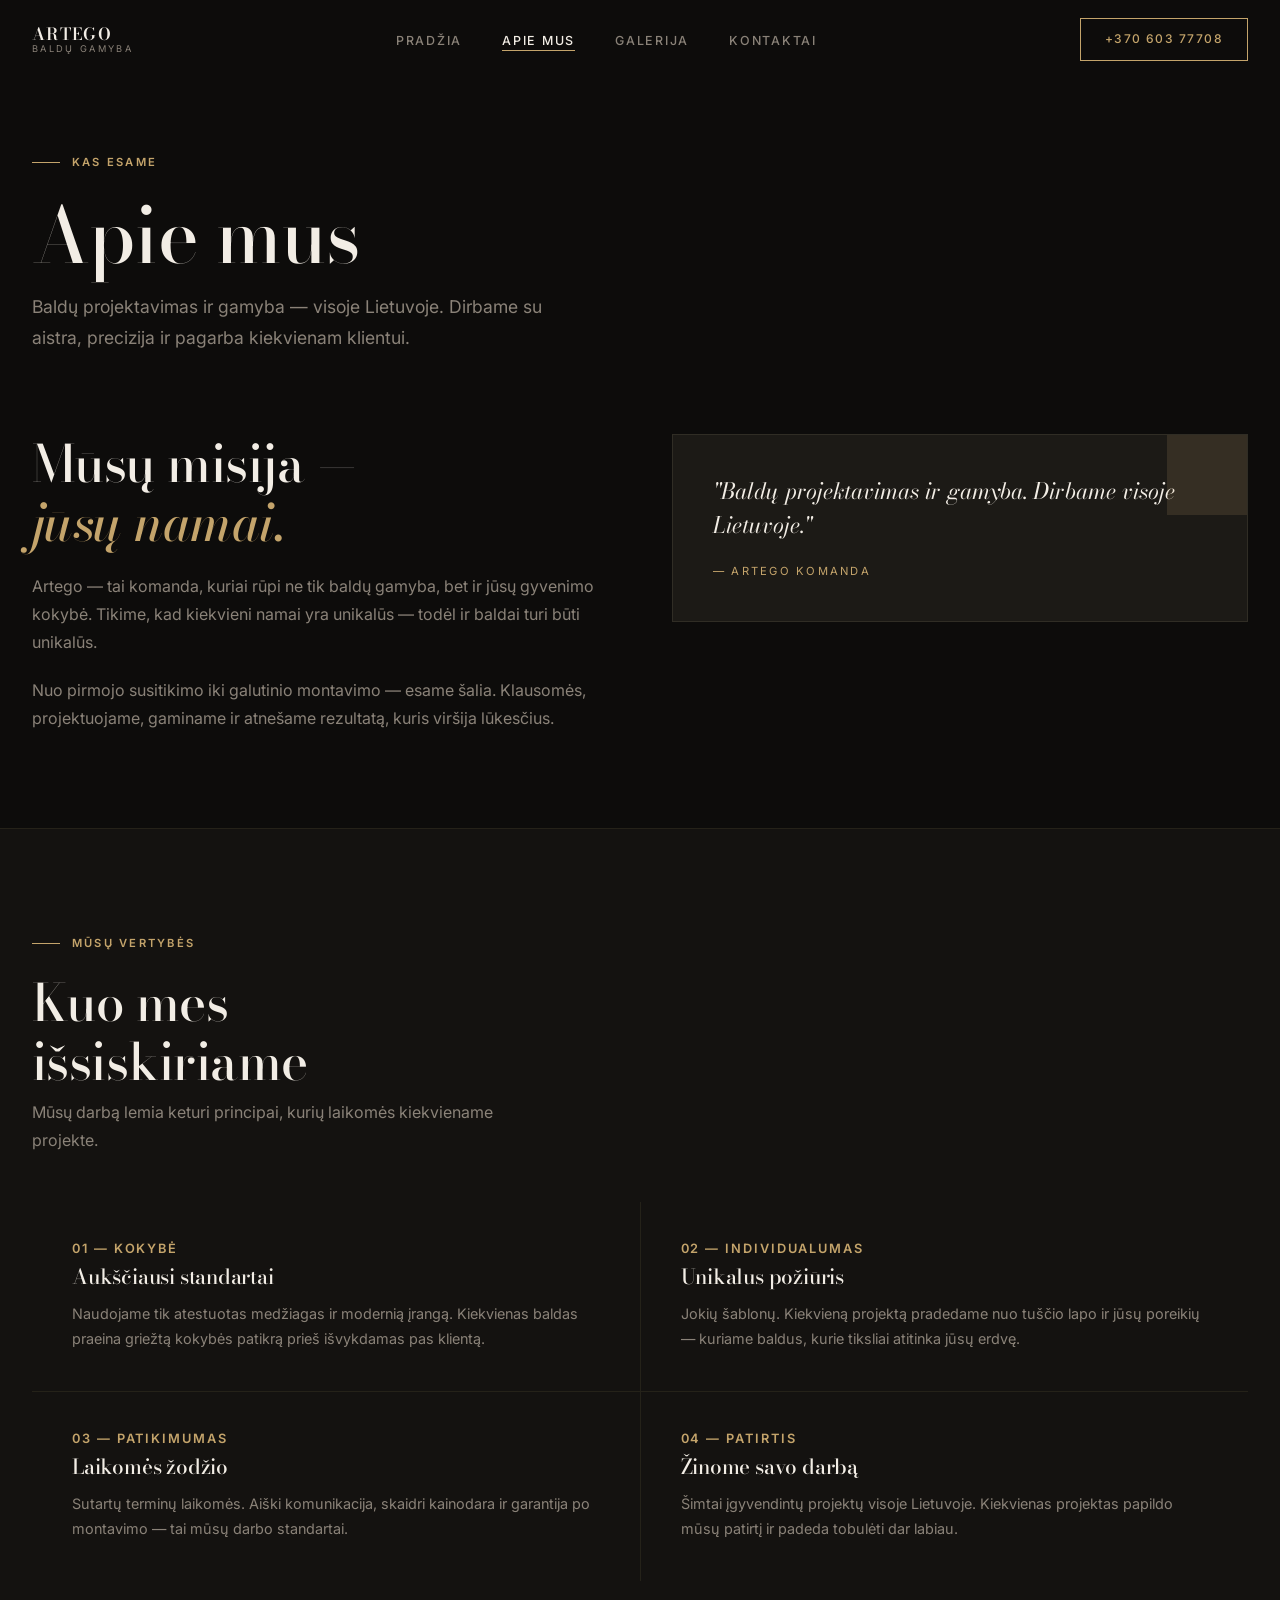
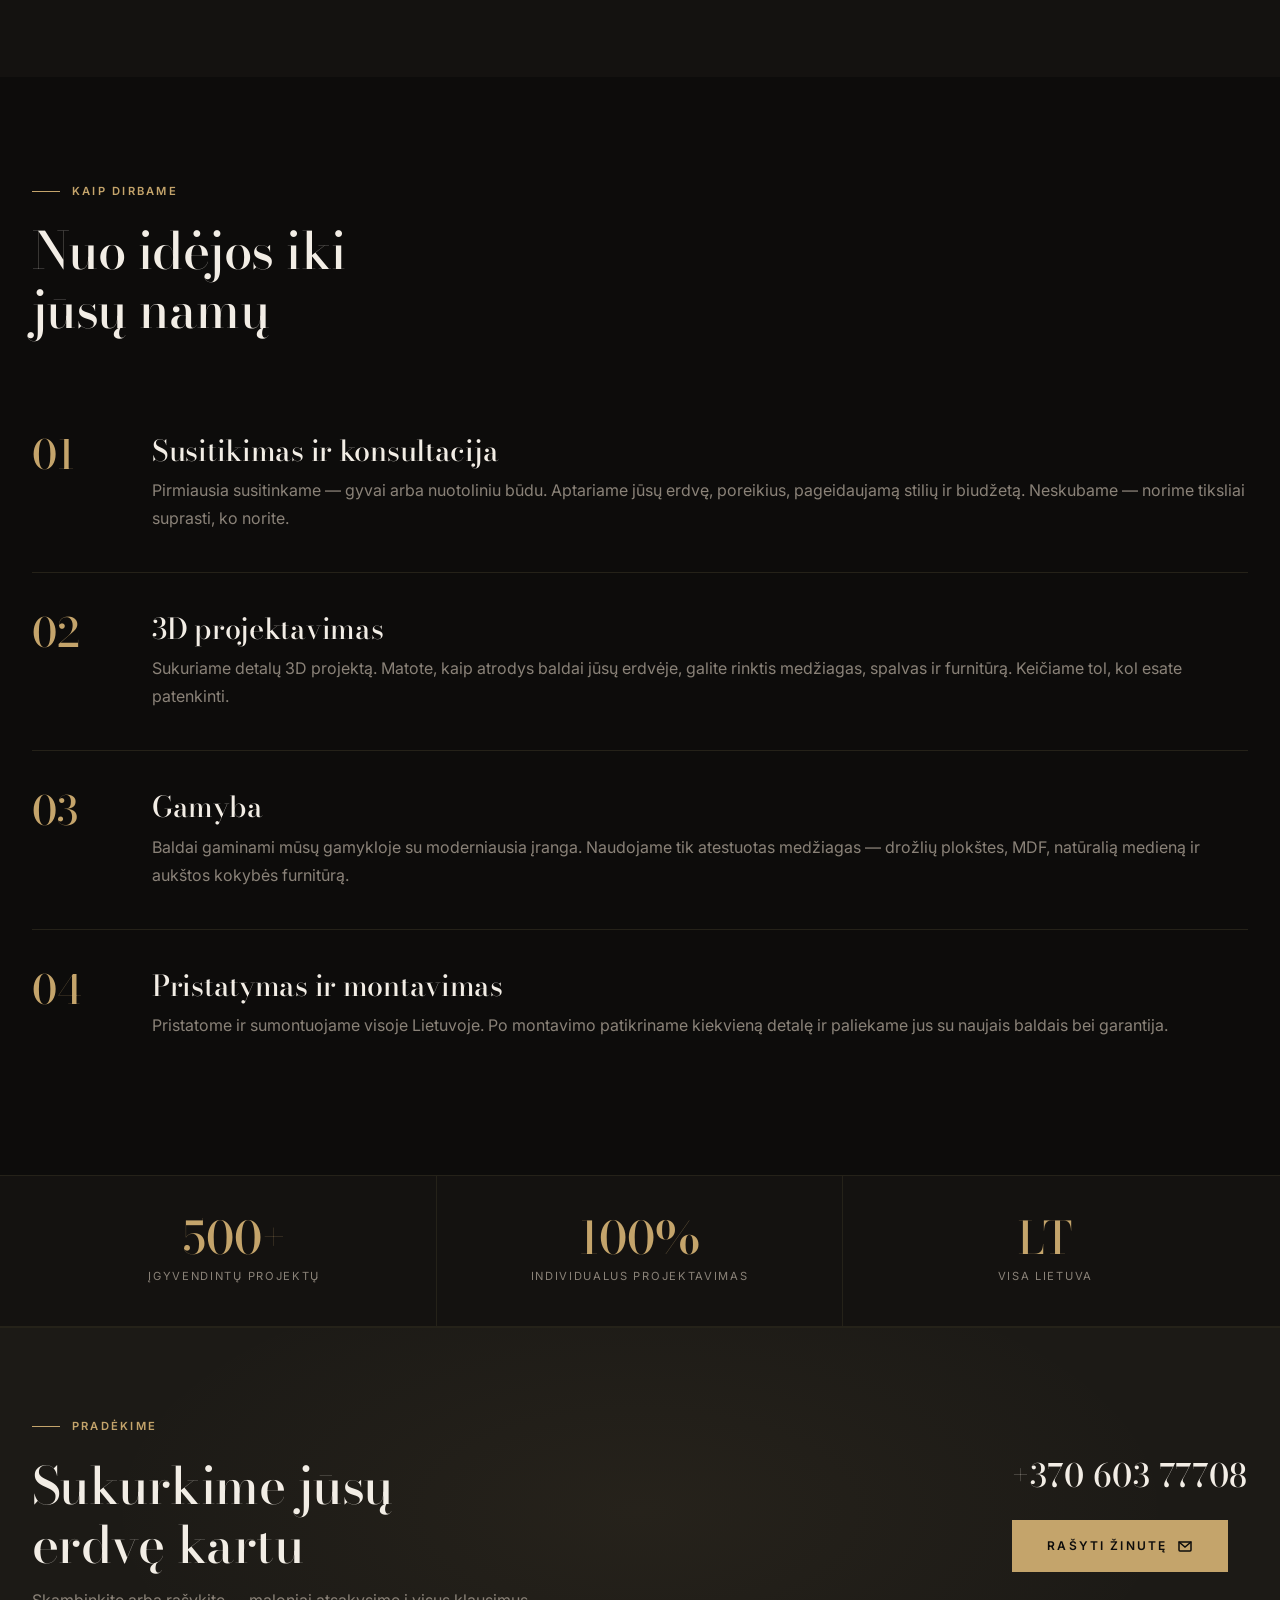
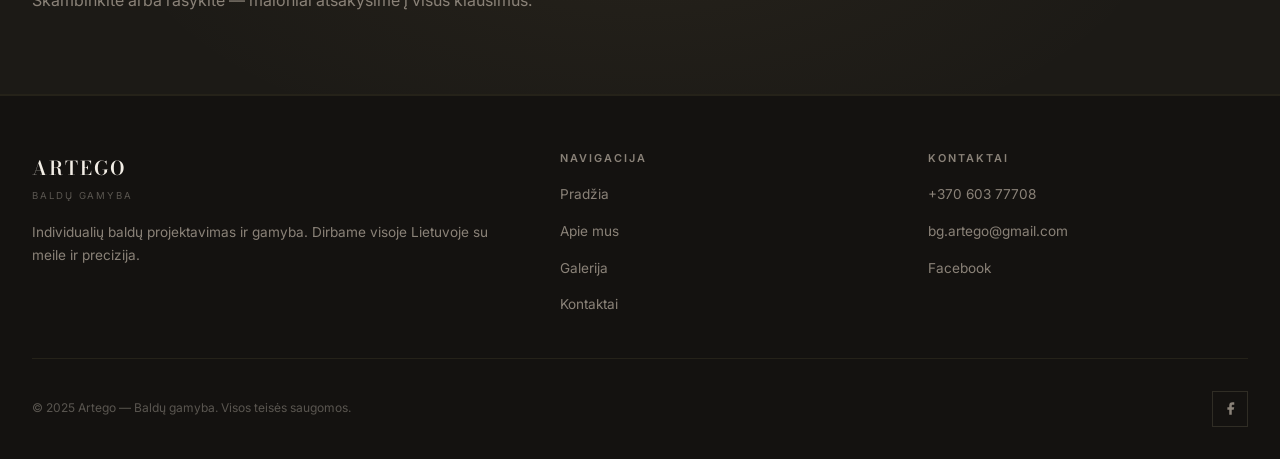
==== commit c4fca37d: "Fix critical bugs: real form submission, validation, gallery filters, font - Forms now send real ema" ====
--- a/apie.html
+++ b/apie.html
@@ -36,7 +36,7 @@
   <a href="apie.html">Apie mus</a>
   <a href="galerija.html">Galerija</a>
   <a href="kontaktai.html">Kontaktai</a>
-  <a href="tel:+37060377708" style="color:var(--accent);font-size:1.2rem;font-family:'Jost',sans-serif;margin-top:1rem;">+370 603 77708</a>
+  <a href="tel:+37060377708" style="color:var(--accent);font-size:1.2rem;font-family:'Inter',sans-serif;margin-top:1rem;">+370 603 77708</a>
 </div>
 
 <!-- Page Hero -->
@@ -54,7 +54,7 @@
     <div style="display:grid;grid-template-columns:1fr 1fr;gap:4rem;align-items:start;" class="about-intro-grid">
       <div>
         <h2 data-reveal style="margin-bottom:1.25rem;">Mūsų misija —<br><em style="font-style:italic;color:var(--accent)">jūsų namai.</em></h2>
-        <p data-reveal data-reveal-delay="1" style="margin-bottom:1.25rem;">Artego — tai komanda, kuriai rūpi ne tik baldų gamyba, bet ir jūsų gyvenimo kokybė. Tikime, kad kiekviena namai yra unikali — todėl ir baldai turi būti unikalūs.</p>
+        <p data-reveal data-reveal-delay="1" style="margin-bottom:1.25rem;">Artego — tai komanda, kuriai rūpi ne tik baldų gamyba, bet ir jūsų gyvenimo kokybė. Tikime, kad kiekvieni namai yra unikalūs — todėl ir baldai turi būti unikalūs.</p>
         <p data-reveal data-reveal-delay="2">Nuo pirmojo susitikimo iki galutinio montavimo — esame šalia. Klausomės, projektuojame, gaminame ir atnešame rezultatą, kuris viršija lūkesčius.</p>
       </div>
       <div data-reveal data-reveal-delay="2">
--- a/css/style.css
+++ b/css/style.css
@@ -1,4 +1,4 @@
-@import url('https://fonts.googleapis.com/css2?family=Bodoni+Moda:ital,wght@0,400;0,500;0,600;0,700;1,400;1,500&family=Jost:wght@300;400;500;600&display=swap');
+@import url('https://fonts.googleapis.com/css2?family=Bodoni+Moda:ital,wght@0,400;0,500;0,600;0,700;1,400;1,500&family=Inter:wght@300;400;500;600&display=swap');
 
 :root {
   --bg: #0D0C0B;
@@ -26,7 +26,7 @@
 body {
   background: var(--bg);
   color: var(--text);
-  font-family: 'Jost', sans-serif;
+  font-family: 'Inter', sans-serif;
   font-weight: 400;
   line-height: 1.7;
   -webkit-font-smoothing: antialiased;
@@ -247,7 +247,7 @@
   display: inline-flex;
   align-items: center;
   gap: 0.6rem;
-  font-family: 'Jost', sans-serif;
+  font-family: 'Inter', sans-serif;
   font-size: 0.75rem;
   font-weight: 600;
   letter-spacing: 0.18em;
@@ -948,7 +948,7 @@
   background: var(--surface-2);
   border: 1px solid var(--border-light);
   color: var(--text);
-  font-family: 'Jost', sans-serif;
+  font-family: 'Inter', sans-serif;
   font-size: 0.9rem;
   padding: 0.85rem 1rem;
   outline: none;
@@ -1024,7 +1024,7 @@
   text-transform: uppercase;
   color: var(--text-muted);
   margin-bottom: 1rem;
-  font-family: 'Jost', sans-serif;
+  font-family: 'Inter', sans-serif;
   font-weight: 600;
 }
 
@@ -1163,7 +1163,7 @@
   font-size: 0.8rem;
   letter-spacing: 0.15em;
   text-transform: uppercase;
-  font-family: 'Jost', sans-serif;
+  font-family: 'Inter', sans-serif;
   font-weight: 600;
 }
 .value-item h3 { margin-bottom: 0.75rem; font-size: 1.3rem; }
@@ -1212,17 +1212,42 @@
 /* ── Animations ───────────────────────────────── */
 [data-reveal] {
   opacity: 0;
-  transform: translateY(24px);
-  transition: opacity 0.7s ease, transform 0.7s ease;
+  transform: translateY(20px);
+  transition: opacity 0.6s ease, transform 0.6s ease;
 }
 [data-reveal].revealed {
   opacity: 1;
   transform: translateY(0);
 }
-[data-reveal-delay="1"] { transition-delay: 0.1s; }
-[data-reveal-delay="2"] { transition-delay: 0.2s; }
-[data-reveal-delay="3"] { transition-delay: 0.3s; }
-[data-reveal-delay="4"] { transition-delay: 0.4s; }
+[data-reveal-delay="1"] { transition-delay: 0.08s; }
+[data-reveal-delay="2"] { transition-delay: 0.16s; }
+[data-reveal-delay="3"] { transition-delay: 0.24s; }
+[data-reveal-delay="4"] { transition-delay: 0.32s; }
+
+/* ── Form validation ──────────────────────────── */
+.input-error { border-color: #e05252 !important; }
+.field-error {
+  font-size: 0.75rem;
+  color: #e05252;
+  margin-top: 0.3rem;
+}
+.form__error {
+  display: none;
+  background: rgba(224, 82, 82, 0.12);
+  border: 1px solid rgba(224, 82, 82, 0.4);
+  color: #e05252;
+  padding: 0.75rem 1rem;
+  font-size: 0.85rem;
+  margin-bottom: 1rem;
+}
+.gallery-empty {
+  display: none;
+  text-align: center;
+  padding: 4rem 0;
+  color: var(--text-muted);
+  font-size: 0.9rem;
+  letter-spacing: 0.05em;
+}
 
 /* ── Responsive ───────────────────────────────── */
 @media (max-width: 1024px) {
